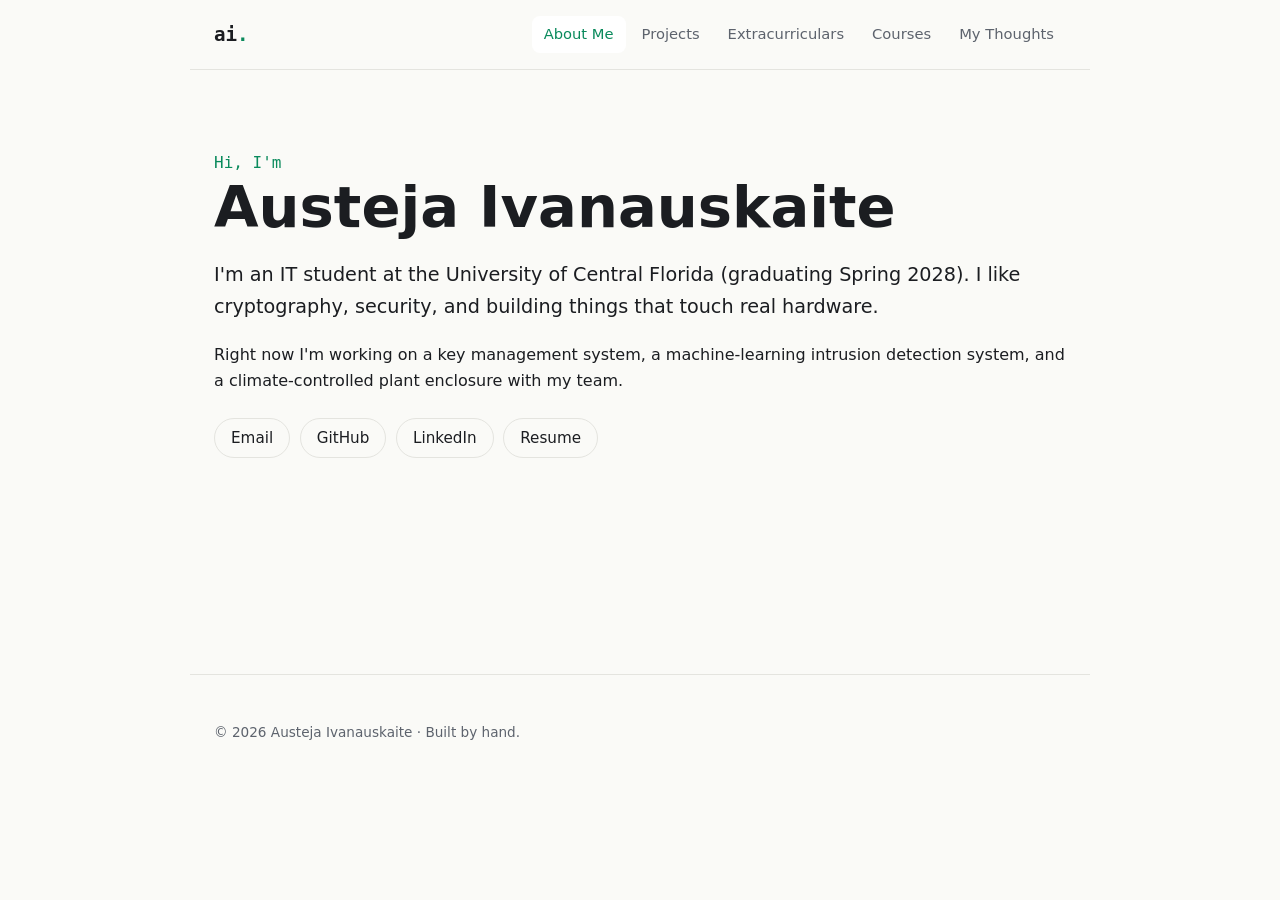
==== index.html @ 59505c90 "Switch to tab layout with project and extracurricular categories" ====
<!DOCTYPE html>
<html lang="en">
<head>
  <meta charset="UTF-8" />
  <meta name="viewport" content="width=device-width, initial-scale=1.0" />
  <title>Austeja Ivanauskaite — IT @ UCF</title>
  <meta name="description" content="Portfolio of Austeja Ivanauskaite, an IT student at UCF interested in cryptography, security, and embedded systems." />
  <link rel="stylesheet" href="styles.css" />
</head>
<body>
  <header class="site-header">
    <a class="logo" href="#about">ai<span class="accent">.</span></a>
    <!-- The 5 header tabs. Each href must match a section id below. -->
    <nav class="tabs">
      <a href="#about">About Me</a>
      <a href="#projects">Projects</a>
      <a href="#extracurriculars">Extracurriculars</a>
      <a href="#courses">Courses</a>
      <a href="#thoughts">My Thoughts</a>
    </nav>
  </header>

  <main>
    <!-- ============ ABOUT ME ============ -->
    <section id="about" class="section tab-panel about">
      <p class="eyebrow">Hi, I'm</p>
      <h1>Austeja Ivanauskaite</h1>
      <p class="lead">
        I'm an IT student at the University of Central Florida (graduating Spring 2028).
        I like cryptography, security, and building things that touch real hardware.
      </p>
      <p>
        Right now I'm working on a key management system, a machine-learning intrusion
        detection system, and a climate-controlled plant enclosure with my team.
      </p>
      <div class="links">
        <a class="btn" href="mailto:you@example.com">Email</a>
        <a class="btn" href="https://github.com/your-username" target="_blank" rel="noopener">GitHub</a>
        <a class="btn" href="https://linkedin.com/in/your-username" target="_blank" rel="noopener">LinkedIn</a>
        <a class="btn" href="resume.pdf" target="_blank">Resume</a>
      </div>
    </section>

    <!-- ============ PROJECTS ============ -->
    <section id="projects" class="section tab-panel">
      <h2>Projects</h2>
      <!-- Sub-tab buttons are built automatically from PROJECT_CATEGORIES in data.js -->
      <div class="filters" id="project-filters" role="group" aria-label="Filter projects"></div>
      <div id="project-grid" class="grid"></div>
    </section>

    <!-- ============ EXTRACURRICULARS ============ -->
    <section id="extracurriculars" class="section tab-panel">
      <h2>Extracurriculars</h2>
      <!-- Sub-tab buttons are built automatically from EXTRA_CATEGORIES in data.js -->
      <div class="filters" id="extra-filters" role="group" aria-label="Filter extracurriculars"></div>
      <div id="extra-grid" class="grid"></div>
    </section>

    <!-- ============ COURSES ============ -->
    <section id="courses" class="section tab-panel">
      <h2>Courses</h2>
      <p class="muted">Relevant coursework at UCF.</p>
      <div id="course-grid" class="grid"></div>
    </section>

    <!-- ============ MY THOUGHTS (BLOG) ============ -->
    <section id="thoughts" class="section tab-panel">
      <h2>Thoughts &amp; Explorations</h2>
      <p class="muted">Notes on things I'm learning, breaking, and figuring out.</p>
      <ul id="thought-list" class="thought-list"></ul>
    </section>
  </main>

  <footer class="site-footer">
    <p>© <span id="year"></span> Austeja Ivanauskaite · Built by hand.</p>
  </footer>

  <script src="data.js"></script>
  <script src="main.js"></script>
</body>
</html>
---- styles.css ----
/* ---------- Theme: change these to restyle the whole site ---------- */
:root {
  --bg: #0f1115;
  --surface: #171a21;
  --border: #262a33;
  --text: #e6e8eb;
  --muted: #9aa1ac;
  --accent: #7ee0b8;
  --radius: 12px;
  --max: 900px;
  --mono: ui-monospace, "SF Mono", Menlo, Consolas, monospace;
  --sans: system-ui, -apple-system, "Segoe UI", Roboto, sans-serif;
}

@media (prefers-color-scheme: light) {
  :root {
    --bg: #fafaf7;
    --surface: #ffffff;
    --border: #e4e4df;
    --text: #1b1d21;
    --muted: #5d636d;
    --accent: #0a8a5c;
  }
}

* { box-sizing: border-box; }
html { scroll-behavior: smooth; }
body {
  margin: 0;
  background: var(--bg);
  color: var(--text);
  font-family: var(--sans);
  line-height: 1.65;
}
a { color: var(--accent); text-decoration: none; }
a:hover { text-decoration: underline; }

/* ---------- Header ---------- */
.site-header {
  position: sticky; top: 0; z-index: 10;
  display: flex; justify-content: space-between; align-items: center;
  max-width: var(--max); margin: 0 auto; padding: 1rem 1.5rem;
  background: var(--bg);
  border-bottom: 1px solid var(--border);
}
.logo { font-family: var(--mono); font-weight: 700; font-size: 1.2rem; color: var(--text); }
.accent { color: var(--accent); }
/* Header tabs */
.tabs { display: flex; gap: 0.25rem; overflow-x: auto; scrollbar-width: none; }
.tabs::-webkit-scrollbar { display: none; }
.tabs a {
  white-space: nowrap; color: var(--muted); font-size: 0.92rem;
  padding: 0.4rem 0.75rem; border-radius: 8px;
}
.tabs a:hover { color: var(--text); background: var(--surface); text-decoration: none; }
.tabs a.active { color: var(--accent); background: var(--surface); }

/* ---------- Sections ---------- */
main { max-width: var(--max); margin: 0 auto; padding: 0 1.5rem; }
.section { padding: 3.5rem 0 1rem; min-height: 60vh; }
.section[hidden] { display: none; }
.about { padding-top: 5rem; }
h1 { font-size: clamp(2.4rem, 6vw, 3.6rem); margin: 0 0 1rem; line-height: 1.1; }
h2 { font-size: 1.6rem; margin: 0 0 1rem; }
h3 { margin: 0.25rem 0 0.5rem; font-size: 1.1rem; }
.eyebrow { font-family: var(--mono); color: var(--accent); margin: 0; }
.lead { font-size: 1.2rem; }
.muted { color: var(--muted); }

.links { display: flex; flex-wrap: wrap; gap: 0.6rem; margin-top: 1.5rem; }
.btn {
  border: 1px solid var(--border); border-radius: 999px;
  padding: 0.4rem 1rem; color: var(--text); font-size: 0.95rem;
}
.btn:hover { border-color: var(--accent); color: var(--accent); text-decoration: none; }

/* ---------- Projects ---------- */
.section-head { display: flex; flex-wrap: wrap; justify-content: space-between; align-items: center; gap: 1rem; margin-bottom: 1.25rem; }
.section-head h2 { margin: 0; }
.filters { display: flex; flex-wrap: wrap; gap: 0.4rem; margin: 0 0 1.5rem; }
.filter {
  font: inherit; font-size: 0.85rem; cursor: pointer;
  background: none; color: var(--muted);
  border: 1px solid var(--border); border-radius: 999px; padding: 0.3rem 0.85rem;
}
.filter.active, .filter:hover { color: var(--bg); background: var(--accent); border-color: var(--accent); }

.grid { display: grid; grid-template-columns: repeat(auto-fill, minmax(260px, 1fr)); gap: 1rem; }
.card {
  background: var(--surface); border: 1px solid var(--border); border-radius: var(--radius);
  padding: 1.25rem; display: flex; flex-direction: column;
  transition: border-color 0.15s, transform 0.15s;
}
.card:hover { border-color: var(--accent); transform: translateY(-2px); }
.card p { margin: 0 0 0.75rem; color: var(--muted); font-size: 0.95rem; }
.badge { align-self: flex-start; font-family: var(--mono); font-size: 0.72rem; color: var(--accent); border: 1px solid var(--accent); border-radius: 6px; padding: 0.05rem 0.45rem; }
.award { color: var(--text) !important; font-weight: 600; }
.tags { display: flex; flex-wrap: wrap; gap: 0.35rem; margin-bottom: 0.75rem; }
.tag { font-family: var(--mono); font-size: 0.75rem; background: var(--bg); border: 1px solid var(--border); border-radius: 6px; padding: 0.1rem 0.45rem; color: var(--muted); }
.card-links { margin-top: auto; display: flex; gap: 1rem; font-size: 0.9rem; }

/* ---------- Thoughts ---------- */
.thought-list { list-style: none; padding: 0; margin: 1.5rem 0 0; }
.thought-list li { border-top: 1px solid var(--border); }
.thought-list li:last-child { border-bottom: 1px solid var(--border); }
.thought-list a { display: grid; grid-template-columns: 7rem 1fr; gap: 0.2rem 1rem; padding: 1rem 0.25rem; color: var(--text); }
.thought-list a:hover { text-decoration: none; background: var(--surface); }
.thought-list time { font-family: var(--mono); font-size: 0.85rem; color: var(--muted); grid-row: span 2; padding-top: 0.15rem; }
.thought-title { font-weight: 600; }
.thought-list .muted { font-size: 0.92rem; }

/* ---------- Single post pages ---------- */
.post { max-width: 680px; margin: 0 auto; padding: 3rem 1.5rem; }
.post .back { font-family: var(--mono); font-size: 0.9rem; }
.post h1 { font-size: 2.2rem; margin-top: 1.5rem; }
.post pre { background: var(--surface); border: 1px solid var(--border); border-radius: 8px; padding: 1rem; overflow-x: auto; }
.post code { font-family: var(--mono); font-size: 0.9em; }

/* ---------- Footer ---------- */
.site-footer { max-width: var(--max); margin: 4rem auto 0; padding: 2rem 1.5rem; color: var(--muted); font-size: 0.85rem; border-top: 1px solid var(--border); }

.empty { grid-column: 1 / -1; padding: 2rem 0; }

@media (max-width: 720px) {
  .site-header { flex-direction: column; align-items: flex-start; gap: 0.5rem; padding-bottom: 0.6rem; }
  .tabs { width: 100%; margin-left: -0.6rem; flex-wrap: wrap; overflow: visible; }
  .tabs a { padding: 0.35rem 0.6rem; }
}

@media (max-width: 560px) {
  .thought-list a { grid-template-columns: 1fr; }
  .thought-list time { grid-row: auto; }
}
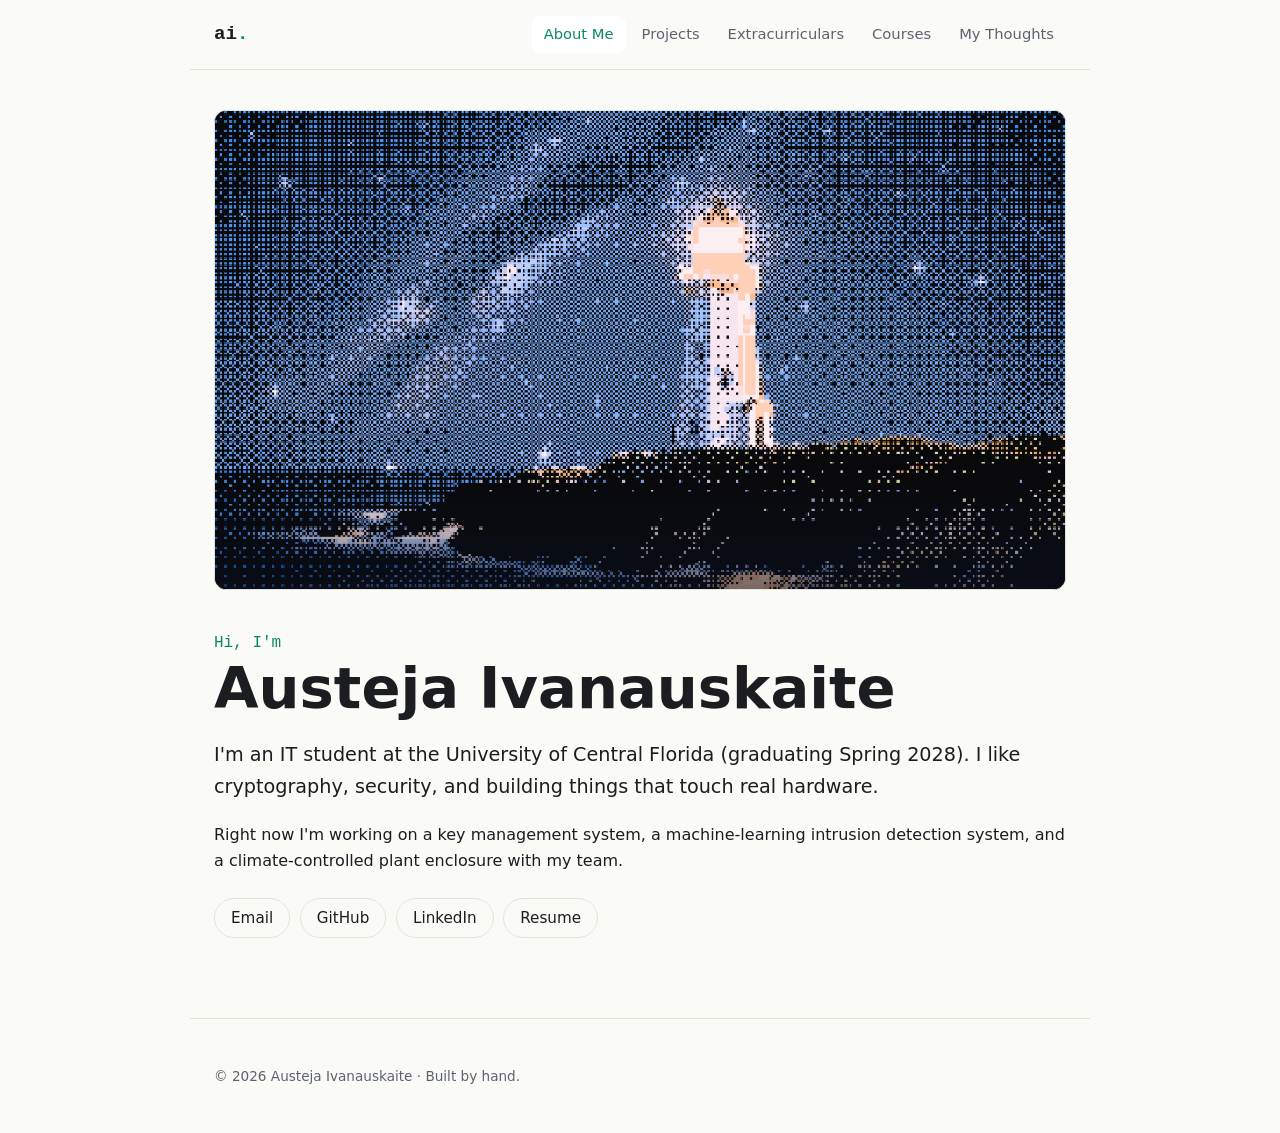
==== commit f36d1d3e: "Add lighthouse banner" ====
--- a/index.html
+++ b/index.html
@@ -23,6 +23,10 @@
   <main>
     <!-- ============ ABOUT ME ============ -->
     <section id="about" class="section tab-panel about">
+      <!-- Animated pixel-art banner. To swap it, replace images/lighthouse.webp -->
+      <figure class="hero-art">
+        <img src="images/lighthouse.webp" alt="Animated pixel-art lighthouse under a starry night sky" width="720" height="405" />
+      </figure>
       <p class="eyebrow">Hi, I'm</p>
       <h1>Austeja Ivanauskaite</h1>
       <p class="lead">
--- a/styles.css
+++ b/styles.css
@@ -59,7 +59,24 @@
 main { max-width: var(--max); margin: 0 auto; padding: 0 1.5rem; }
 .section { padding: 3.5rem 0 1rem; min-height: 60vh; }
 .section[hidden] { display: none; }
-.about { padding-top: 5rem; }
+.about { padding-top: 2.5rem; }
+
+/* ---------- Pixel-art banner on About Me ---------- */
+.hero-art {
+  position: relative; margin: 0 0 2.5rem;
+  border: 1px solid var(--border); border-radius: var(--radius);
+  overflow: hidden; background: #0b1020;
+}
+.hero-art img {
+  display: block; width: 100%; height: auto;
+  image-rendering: pixelated;   /* keeps the pixels crisp instead of blurry when scaled up */
+}
+/* soft fade at the bottom so the banner blends into the page */
+.hero-art::after {
+  content: ""; position: absolute; inset: auto 0 0 0; height: 25%;
+  background: linear-gradient(to bottom, transparent, rgba(11, 16, 32, 0.55));
+  pointer-events: none;
+}
 h1 { font-size: clamp(2.4rem, 6vw, 3.6rem); margin: 0 0 1rem; line-height: 1.1; }
 h2 { font-size: 1.6rem; margin: 0 0 1rem; }
 h3 { margin: 0.25rem 0 0.5rem; font-size: 1.1rem; }
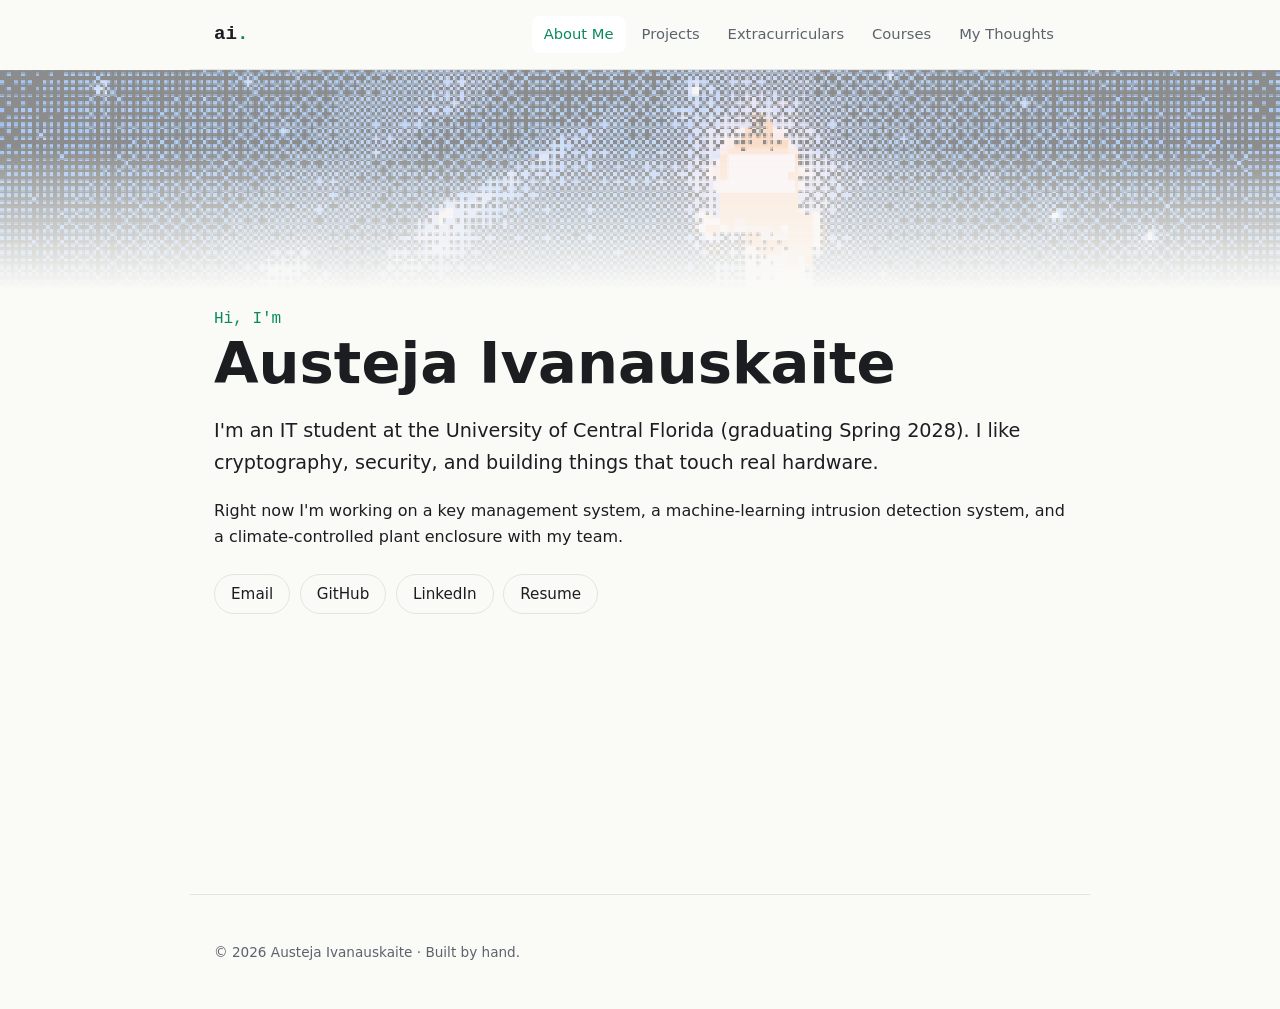
==== commit fb4c3fa9: "Make banner a faded strip across the top" ====
--- a/index.html
+++ b/index.html
@@ -19,14 +19,13 @@
       <a href="#thoughts">My Thoughts</a>
     </nav>
   </header>
+  <!-- Semi-transparent pixel-art banner across the top -->
+  <div class="top-banner" aria-hidden="true"></div>
 
   <main>
     <!-- ============ ABOUT ME ============ -->
     <section id="about" class="section tab-panel about">
-      <!-- Animated pixel-art banner. To swap it, replace images/lighthouse.webp -->
-      <figure class="hero-art">
-        <img src="images/lighthouse.webp" alt="Animated pixel-art lighthouse under a starry night sky" width="720" height="405" />
-      </figure>
+      
       <p class="eyebrow">Hi, I'm</p>
       <h1>Austeja Ivanauskaite</h1>
       <p class="lead">
--- a/styles.css
+++ b/styles.css
@@ -59,24 +59,18 @@
 main { max-width: var(--max); margin: 0 auto; padding: 0 1.5rem; }
 .section { padding: 3.5rem 0 1rem; min-height: 60vh; }
 .section[hidden] { display: none; }
-.about { padding-top: 2.5rem; }
+.about { padding-top: 1rem; }
 
-/* ---------- Pixel-art banner on About Me ---------- */
-.hero-art {
-  position: relative; margin: 0 0 2.5rem;
-  border: 1px solid var(--border); border-radius: var(--radius);
-  overflow: hidden; background: #0b1020;
+/* ---------- Semi-transparent banner across the top ---------- */
+.top-banner {
+  height: 220px;                       /* how tall the strip is */
+  background: url("images/lighthouse.webp") center 18% / cover no-repeat;
+  image-rendering: pixelated;          /* keeps the pixels crisp */
+  opacity: 0.45;                       /* 0 = invisible, 1 = solid */
+  -webkit-mask-image: linear-gradient(to bottom, black 35%, transparent);
+  mask-image: linear-gradient(to bottom, black 35%, transparent);   /* fades out at the bottom */
 }
-.hero-art img {
-  display: block; width: 100%; height: auto;
-  image-rendering: pixelated;   /* keeps the pixels crisp instead of blurry when scaled up */
-}
-/* soft fade at the bottom so the banner blends into the page */
-.hero-art::after {
-  content: ""; position: absolute; inset: auto 0 0 0; height: 25%;
-  background: linear-gradient(to bottom, transparent, rgba(11, 16, 32, 0.55));
-  pointer-events: none;
-}
+
 h1 { font-size: clamp(2.4rem, 6vw, 3.6rem); margin: 0 0 1rem; line-height: 1.1; }
 h2 { font-size: 1.6rem; margin: 0 0 1rem; }
 h3 { margin: 0.25rem 0 0.5rem; font-size: 1.1rem; }
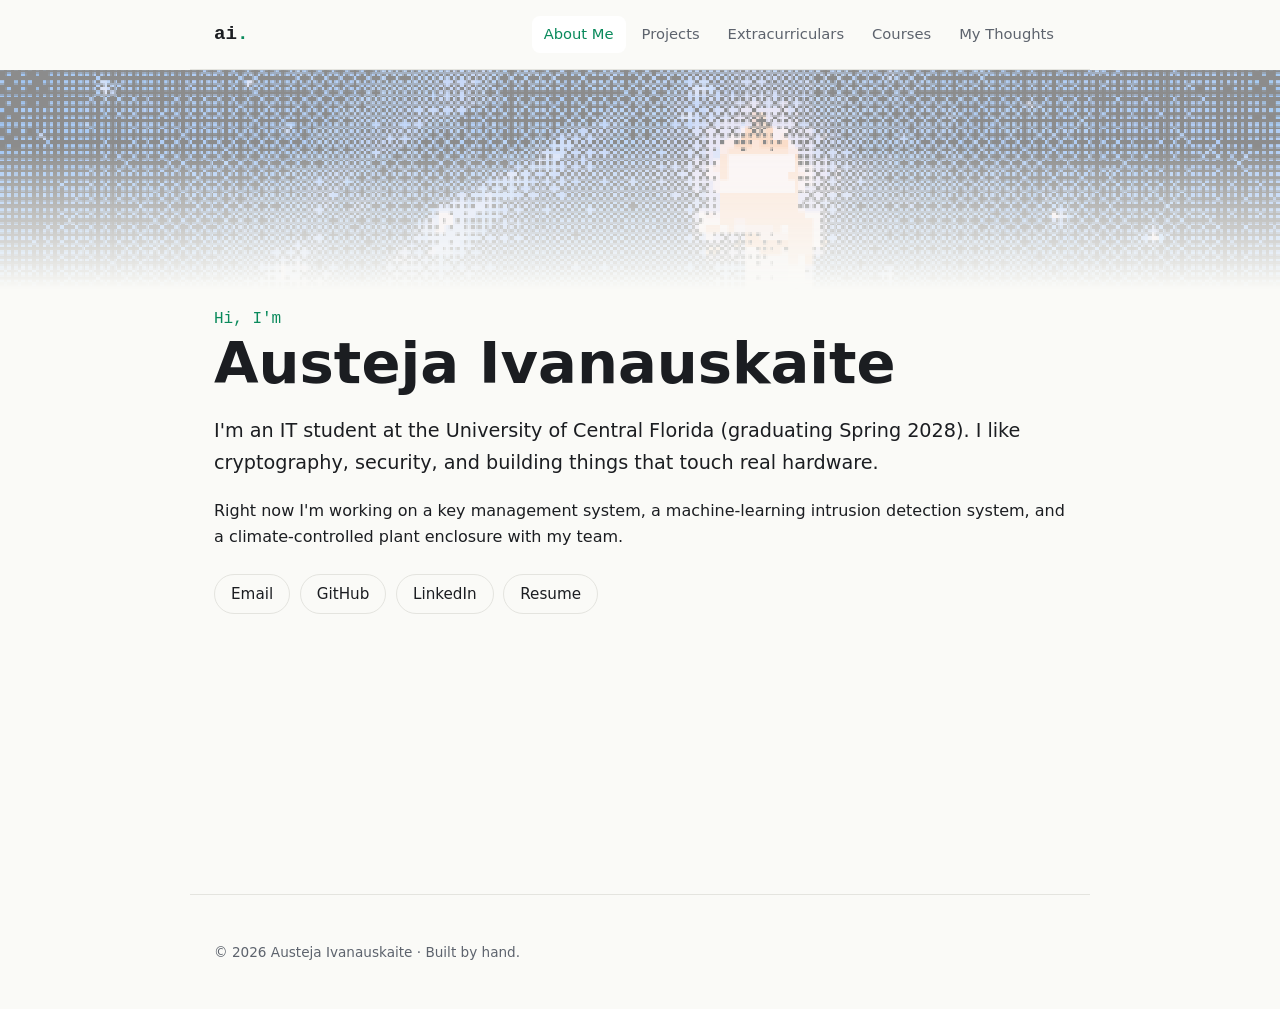
==== commit c76d9849: "Bust CSS cache" ====
--- a/index.html
+++ b/index.html
@@ -5,7 +5,7 @@
   <meta name="viewport" content="width=device-width, initial-scale=1.0" />
   <title>Austeja Ivanauskaite — IT @ UCF</title>
   <meta name="description" content="Portfolio of Austeja Ivanauskaite, an IT student at UCF interested in cryptography, security, and embedded systems." />
-  <link rel="stylesheet" href="styles.css" />
+    <link rel="stylesheet" href="styles.css?v=2" />
 </head>
 <body>
   <header class="site-header">
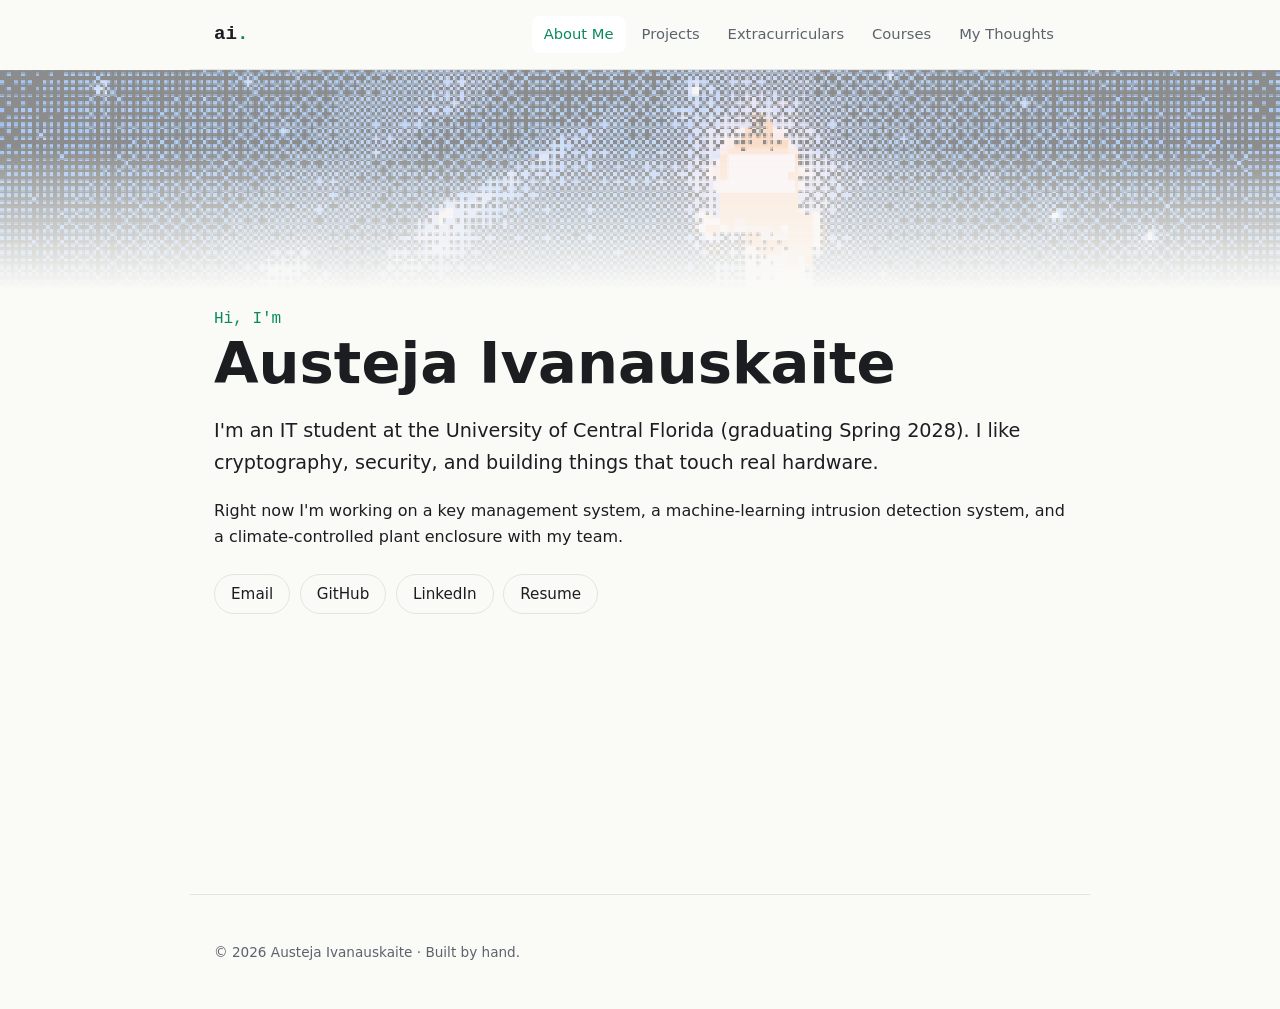
==== commit 45a97783: "Class site: FLORA + Tamagotchi projects, CNT 3004 coursework page" ====
--- a/index.html
+++ b/index.html
@@ -5,7 +5,7 @@
   <meta name="viewport" content="width=device-width, initial-scale=1.0" />
   <title>Austeja Ivanauskaite — IT @ UCF</title>
   <meta name="description" content="Portfolio of Austeja Ivanauskaite, an IT student at UCF interested in cryptography, security, and embedded systems." />
-    <link rel="stylesheet" href="styles.css?v=2" />
+    <link rel="stylesheet" href="styles.css?v=3" />
 </head>
 <body>
   <header class="site-header">
--- a/styles.css
+++ b/styles.css
@@ -110,6 +110,17 @@
 .tag { font-family: var(--mono); font-size: 0.75rem; background: var(--bg); border: 1px solid var(--border); border-radius: 6px; padding: 0.1rem 0.45rem; color: var(--muted); }
 .card-links { margin-top: auto; display: flex; gap: 1rem; font-size: 0.9rem; }
 
+/* Clickable cards (course pages) */
+.card-clickable { color: var(--text); }
+.card-clickable:hover { text-decoration: none; }
+.card-more { margin-top: auto; font-size: 0.9rem; color: var(--accent); }
+
+/* ---------- Course detail pages ---------- */
+.assignment { border-top: 1px solid var(--border); padding: 1.5rem 0 0.5rem; }
+.assignment h2 { font-size: 1.25rem; margin-bottom: 0.75rem; }
+.assignment h3 { font-size: 0.8rem; font-family: var(--mono); color: var(--accent); text-transform: uppercase; letter-spacing: 0.05em; margin: 1rem 0 0.25rem; }
+.assignment p { margin: 0 0 0.5rem; }
+
 /* ---------- Thoughts ---------- */
 .thought-list { list-style: none; padding: 0; margin: 1.5rem 0 0; }
 .thought-list li { border-top: 1px solid var(--border); }
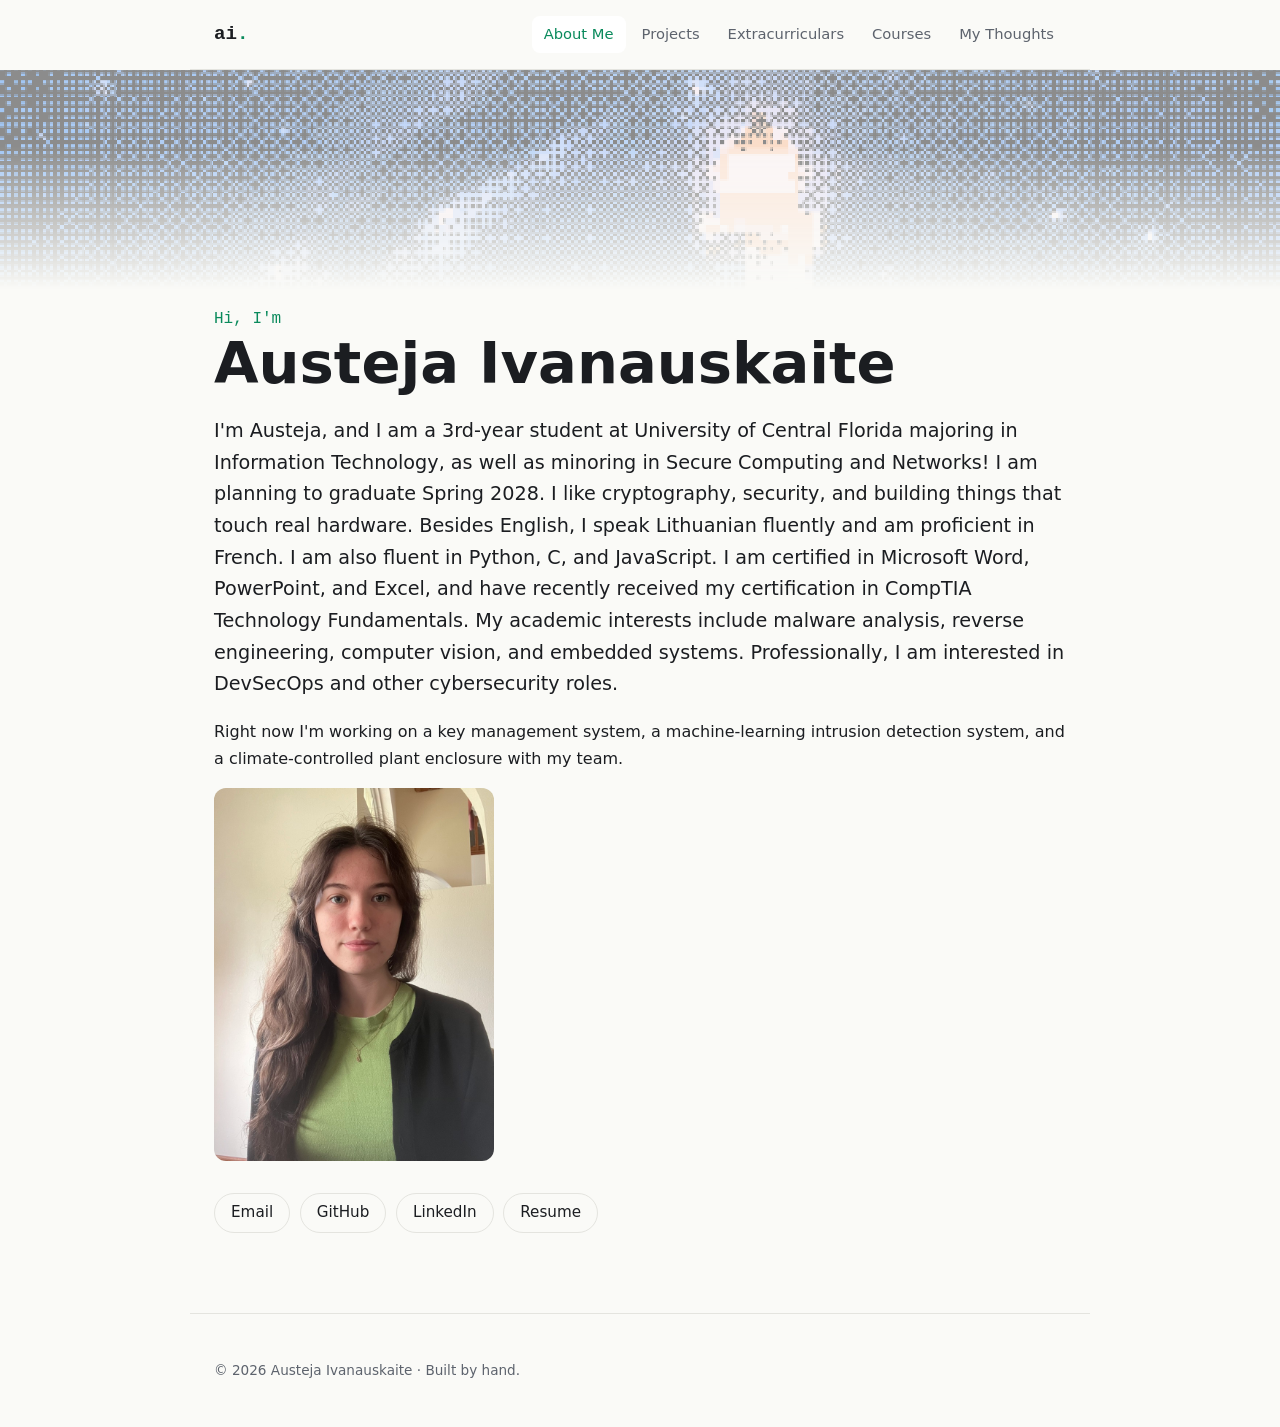
==== commit 4acf5b39: "Place profile photo beside About Me text" ====
--- a/index.html
+++ b/index.html
@@ -25,23 +25,33 @@
   <main>
     <!-- ============ ABOUT ME ============ -->
     <section id="about" class="section tab-panel about">
+    
       
       <p class="eyebrow">Hi, I'm</p>
       <h1>Austeja Ivanauskaite</h1>
       <p class="lead">
-        I'm an IT student at the University of Central Florida (graduating Spring 2028).
-        I like cryptography, security, and building things that touch real hardware.
+        I'm Austeja, and I am a 3rd-year student at University of Central Florida majoring in Information Technology, as well as minoring in Secure Computing and Networks! I am planning to graduate Spring 2028.
+        I like cryptography, security, and building things that touch real hardware. 
+        Besides English, I speak Lithuanian fluently and am proficient in French. 
+        I am also fluent in Python, C, and JavaScript. 
+        I am certified in Microsoft Word, PowerPoint, and Excel, and have recently received my certification in CompTIA Technology Fundamentals. 
+        My academic interests include malware analysis, reverse engineering, computer vision, and embedded systems. 
+        Professionally, I am interested in DevSecOps and other cybersecurity roles.
+
       </p>
       <p>
         Right now I'm working on a key management system, a machine-learning intrusion
         detection system, and a climate-controlled plant enclosure with my team.
       </p>
+      </p>
+        </div>
+        <img class="profile-photo" src="images/profile.jpeg" alt="Photo of Austeja Ivanauskaite" />
+      </div>
       <div class="links">
         <a class="btn" href="mailto:you@example.com">Email</a>
         <a class="btn" href="https://github.com/your-username" target="_blank" rel="noopener">GitHub</a>
         <a class="btn" href="https://linkedin.com/in/your-username" target="_blank" rel="noopener">LinkedIn</a>
-        <a class="btn" href="resume.pdf" target="_blank">Resume</a>
-      </div>
+        <a class="btn" href="resume.pdf" target="_blank">Resume</a>      </div>
     </section>
 
     <!-- ============ PROJECTS ============ -->
--- a/styles.css
+++ b/styles.css
@@ -153,3 +153,23 @@
   .thought-list a { grid-template-columns: 1fr; }
   .thought-list time { grid-row: auto; }
 }
+
+/* ---------- About Me: text + photo side by side ---------- */
+.about-row {
+  display: flex;
+  align-items: flex-start;
+  gap: 2rem;
+}
+.about-text { flex: 1; }
+.profile-photo {
+  width: 280px;           /* make bigger/smaller here */
+  height: auto;           /* keeps the photo's proportions */
+  border-radius: 12px;    /* soft corners; 0 for sharp, 50% for a circle */
+  flex-shrink: 0;
+}
+
+/* On phones, stack the photo above the text */
+@media (max-width: 720px) {
+  .about-row { flex-direction: column-reverse; align-items: center; }
+  .profile-photo { width: 220px; }
+}
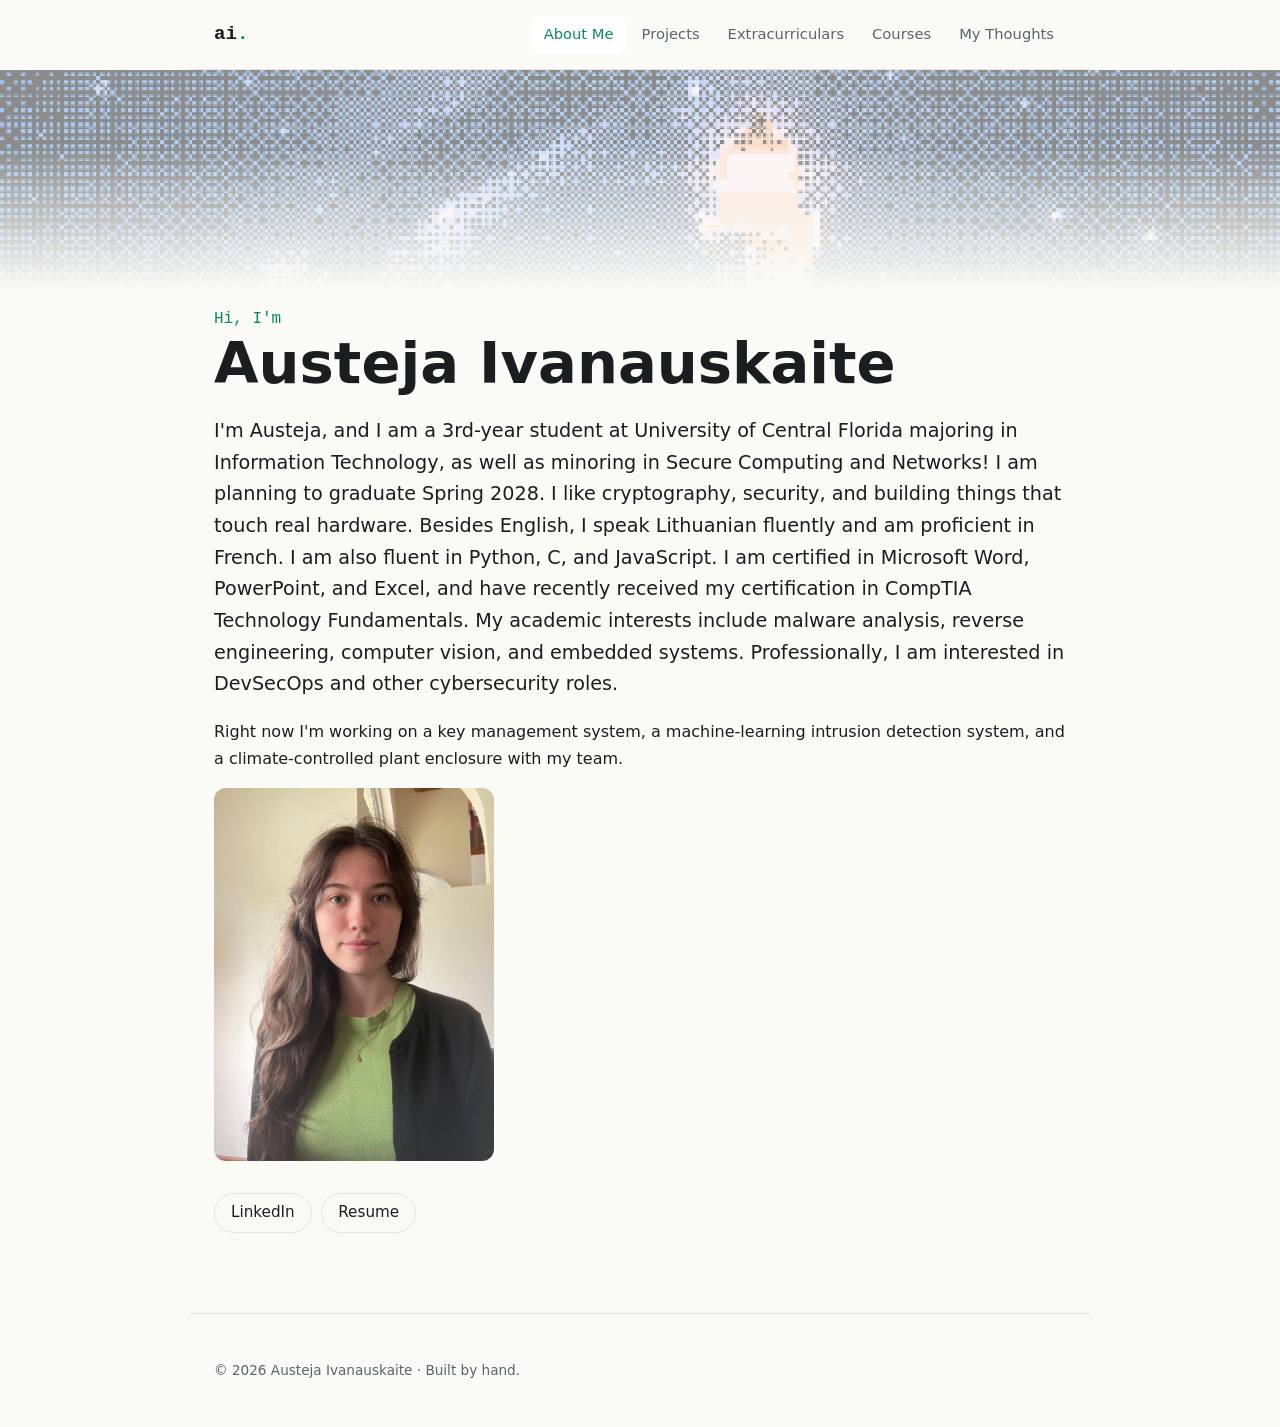
==== commit c1eec1ed: "edit link" ====
--- a/index.html
+++ b/index.html
@@ -48,9 +48,9 @@
         <img class="profile-photo" src="images/profile.jpeg" alt="Photo of Austeja Ivanauskaite" />
       </div>
       <div class="links">
-        <a class="btn" href="mailto:you@example.com">Email</a>
-        <a class="btn" href="https://github.com/your-username" target="_blank" rel="noopener">GitHub</a>
-        <a class="btn" href="https://linkedin.com/in/your-username" target="_blank" rel="noopener">LinkedIn</a>
+        <!-- <a class="btn" href="mailto:you@example.com">Email</a> -->
+        <!-- <a class="btn" href="https://github.com/your-username" target="_blank" rel="noopener">GitHub</a> -->
+        <a class="btn" href="www.linkedin.com/in/austeja-ivanauskaite-029a41356" target="_blank" rel="noopener">LinkedIn</a> 
         <a class="btn" href="resume.pdf" target="_blank">Resume</a>      </div>
     </section>
 
